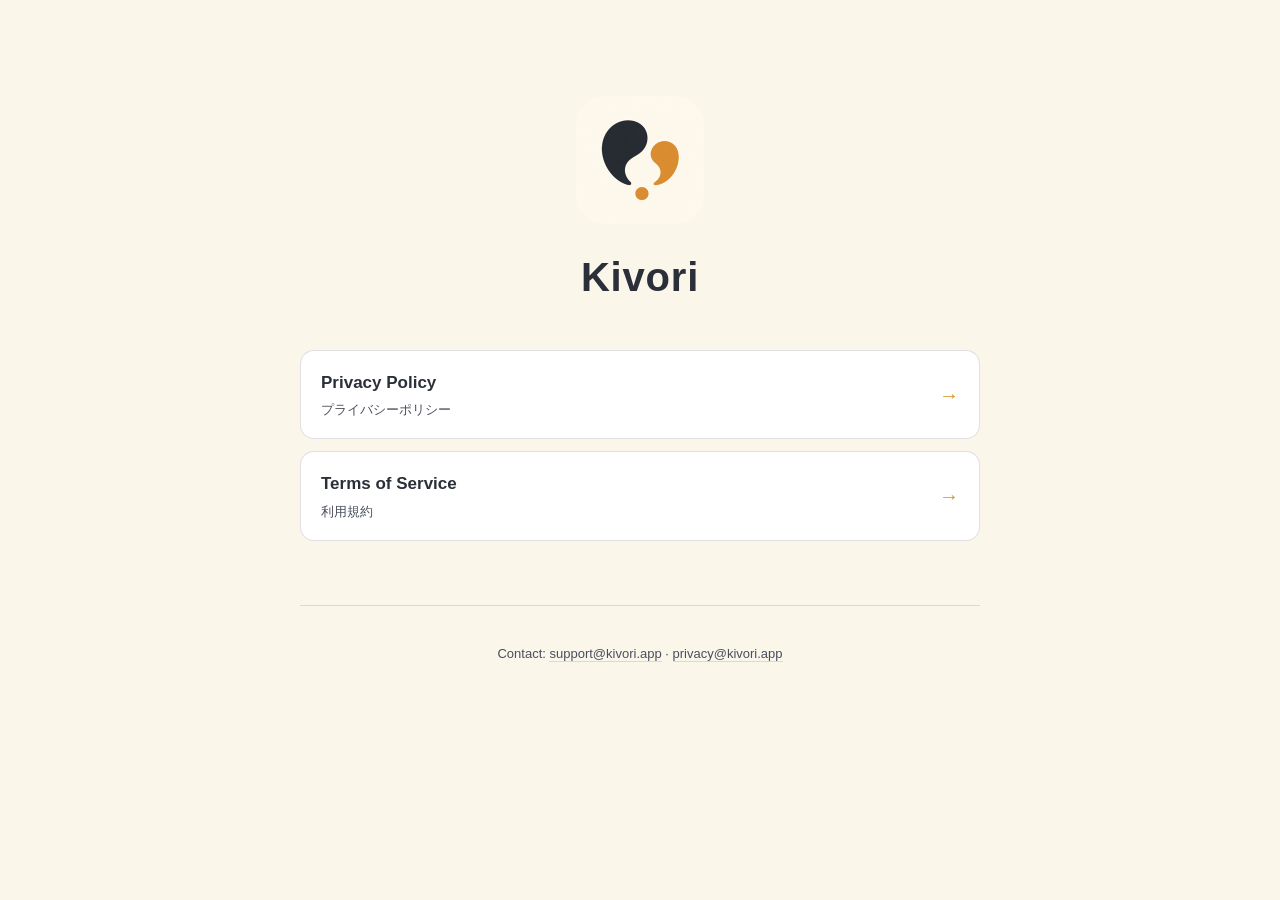
==== index.html @ bdca8884 "Kivori privacy policy and terms" ====
<!DOCTYPE html>
<html lang="ja">
<head>
<meta charset="utf-8" />
<meta name="viewport" content="width=device-width, initial-scale=1" />
<title>Kivori — Legal</title>
<meta name="description" content="Kivori privacy policy and terms of service." />
<link rel="icon" type="image/png" sizes="32x32" href="favicon-32.png" />
<link rel="icon" type="image/png" sizes="16x16" href="favicon-16.png" />
<link rel="apple-touch-icon" sizes="180x180" href="apple-touch-icon.png" />
<link rel="stylesheet" href="style.css" />
</head>
<body>
<div class="container">
  <div class="hero">
    <img src="kivori-logo-256.png" alt="Kivori logo" width="128" height="128" />
    <h1>Kivori</h1>
  </div>

  <nav class="card-list" aria-label="Legal documents">
    <a class="card" href="privacy.html">
      <span>
        <div class="card-title">Privacy Policy</div>
        <div class="card-desc">プライバシーポリシー</div>
      </span>
      <span class="card-arrow" aria-hidden="true">→</span>
    </a>
    <a class="card" href="terms.html">
      <span>
        <div class="card-title">Terms of Service</div>
        <div class="card-desc">利用規約</div>
      </span>
      <span class="card-arrow" aria-hidden="true">→</span>
    </a>
  </nav>

  <div class="footer">
    <p>
      Contact: <a href="mailto:support@kivori.app">support@kivori.app</a> ·
      <a href="mailto:privacy@kivori.app">privacy@kivori.app</a>
    </p>
  </div>
</div>
</body>
</html>
---- style.css ----
:root {
  --cream: #faf6ea;
  --cream-soft: #f2ecd8;
  --dark: #2b2f39;
  --dark-soft: #4a4f5c;
  --amber: #d99632;
  --amber-hover: #b97a1e;
  --border: rgba(43, 47, 57, 0.14);
  --radius: 14px;
  --max-width: 720px;
  --font-body: -apple-system, BlinkMacSystemFont, "Segoe UI", "Hiragino Sans",
    "Hiragino Kaku Gothic ProN", "Yu Gothic", "Noto Sans JP", Meiryo, sans-serif;
}

* { box-sizing: border-box; }

html { -webkit-text-size-adjust: 100%; }

body {
  margin: 0;
  background: var(--cream);
  color: var(--dark);
  font-family: var(--font-body);
  font-size: 16px;
  line-height: 1.65;
  -webkit-font-smoothing: antialiased;
}

a {
  color: var(--amber);
  text-decoration: none;
  border-bottom: 1px solid rgba(217, 150, 50, 0.35);
  transition: color 0.15s ease, border-color 0.15s ease;
}
a:hover { color: var(--amber-hover); border-bottom-color: var(--amber-hover); }
a:focus-visible {
  outline: 2px solid var(--amber);
  outline-offset: 2px;
  border-radius: 3px;
}

.container {
  max-width: var(--max-width);
  margin: 0 auto;
  padding: 32px 20px 80px;
}

/* Header / brand */
.brand {
  display: flex;
  align-items: center;
  gap: 14px;
  padding-top: 8px;
}
.brand a {
  display: flex;
  align-items: center;
  gap: 14px;
  color: var(--dark);
  border-bottom: none;
}
.brand a:hover { color: var(--dark); }
.brand img {
  width: 44px;
  height: 44px;
  border-radius: 10px;
  display: block;
}
.brand span {
  font-weight: 700;
  font-size: 20px;
  letter-spacing: 0.01em;
}

/* Landing hero */
.hero {
  text-align: center;
  margin: 64px 0 40px;
}
.hero img {
  width: 128px;
  height: 128px;
  border-radius: 28px;
  display: block;
  margin: 0 auto 20px;
}
.hero h1 {
  font-size: 40px;
  letter-spacing: 0.02em;
  margin: 0;
  font-weight: 700;
}

.card-list {
  display: grid;
  gap: 12px;
  margin: 40px auto 0;
}
.card {
  display: flex;
  align-items: center;
  justify-content: space-between;
  padding: 18px 20px;
  background: #fff;
  border: 1px solid var(--border);
  border-radius: var(--radius);
  color: var(--dark);
  border-bottom: 1px solid var(--border);
  transition: border-color 0.15s ease, transform 0.15s ease;
}
.card:hover {
  border-color: var(--amber);
  color: var(--dark);
  transform: translateY(-1px);
}
.card-title { font-weight: 600; font-size: 17px; }
.card-desc { font-size: 13px; color: var(--dark-soft); margin-top: 2px; }
.card-arrow { color: var(--amber); font-size: 20px; line-height: 1; }

.footer {
  margin-top: 64px;
  padding-top: 24px;
  border-top: 1px solid var(--border);
  font-size: 13px;
  color: var(--dark-soft);
  text-align: center;
}
.footer a { color: var(--dark-soft); border-bottom-color: var(--border); }
.footer a:hover { color: var(--amber); border-bottom-color: var(--amber); }

/* Legal doc pages */
.lang-toggle {
  display: inline-flex;
  gap: 0;
  background: var(--cream-soft);
  border-radius: 999px;
  padding: 3px;
  margin-left: auto;
}
.lang-toggle button {
  font-family: inherit;
  font-size: 13px;
  font-weight: 600;
  color: var(--dark-soft);
  background: transparent;
  border: none;
  padding: 6px 14px;
  border-radius: 999px;
  cursor: pointer;
  transition: background 0.15s ease, color 0.15s ease;
}
.lang-toggle button.active {
  background: #fff;
  color: var(--dark);
  box-shadow: 0 1px 2px rgba(0,0,0,0.06);
}

article { margin-top: 40px; }
article h1 {
  font-size: 32px;
  line-height: 1.25;
  margin: 0 0 16px;
  font-weight: 700;
}
article h2 {
  font-size: 20px;
  line-height: 1.35;
  margin: 40px 0 12px;
  font-weight: 700;
}
article p { margin: 12px 0; }
article ul { padding-left: 22px; margin: 12px 0; }
article li { margin: 6px 0; }
article strong { font-weight: 700; }
article code {
  font-family: ui-monospace, SFMono-Regular, Menlo, monospace;
  font-size: 0.92em;
  background: rgba(43, 47, 57, 0.06);
  padding: 1px 6px;
  border-radius: 4px;
}
article em {
  font-style: normal;
  color: var(--dark-soft);
  font-size: 14px;
}

.doc-back {
  display: inline-block;
  margin-top: 48px;
  font-size: 14px;
  color: var(--dark-soft);
  border-bottom: 1px solid var(--border);
}
.doc-back:hover { color: var(--amber); border-bottom-color: var(--amber); }

/* Hide inactive language section */
[data-lang]:not(.active) { display: none; }

@media (max-width: 480px) {
  .container { padding: 24px 16px 64px; }
  .hero { margin: 40px 0 32px; }
  .hero h1 { font-size: 32px; }
  .hero img { width: 108px; height: 108px; border-radius: 24px; }
  article h1 { font-size: 26px; }
  article h2 { font-size: 18px; margin-top: 32px; }
}
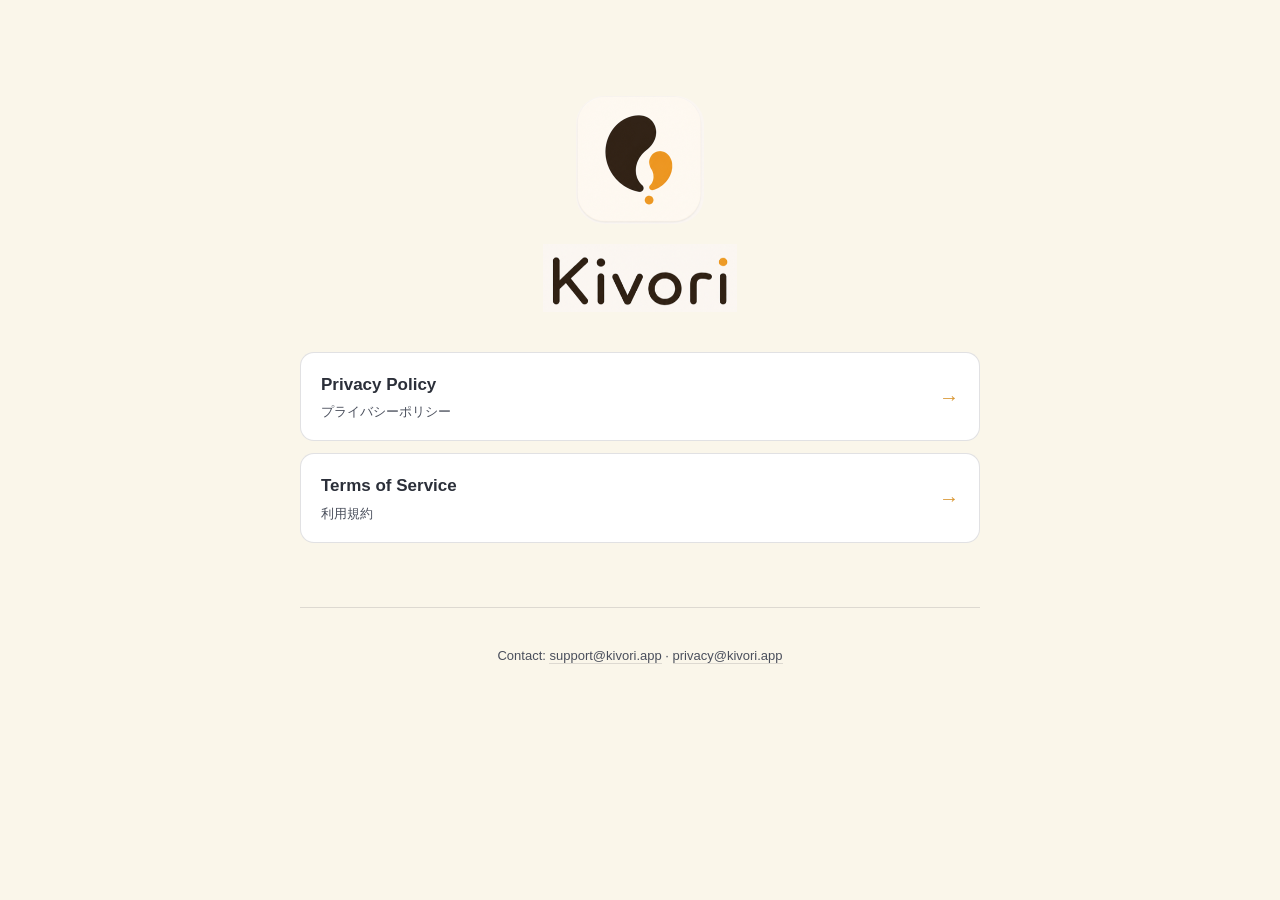
==== commit fc953086: "Use cropped Kivori wordmark image instead of system-font text" ====
--- a/index.html
+++ b/index.html
@@ -13,8 +13,9 @@
 <body>
 <div class="container">
   <div class="hero">
-    <img src="kivori-logo-256.png" alt="Kivori logo" width="128" height="128" />
-    <h1>Kivori</h1>
+    <img class="hero-icon" src="kivori-logo-256.png" alt="Kivori icon" width="128" height="128" />
+    <h1 class="visually-hidden">Kivori</h1>
+    <img class="hero-wordmark" src="kivori-wordmark-720.png" srcset="kivori-wordmark-360.png 1x, kivori-wordmark-720.png 2x" alt="Kivori" width="360" height="127" />
   </div>
 
   <nav class="card-list" aria-label="Legal documents">
--- a/style.css
+++ b/style.css
@@ -60,16 +60,16 @@
   border-bottom: none;
 }
 .brand a:hover { color: var(--dark); }
-.brand img {
+.brand img:not(.brand-wordmark) {
   width: 44px;
   height: 44px;
   border-radius: 10px;
   display: block;
 }
-.brand span {
-  font-weight: 700;
-  font-size: 20px;
-  letter-spacing: 0.01em;
+.brand-wordmark {
+  height: 28px;
+  width: auto;
+  display: block;
 }
 
 /* Landing hero */
@@ -77,18 +77,26 @@
   text-align: center;
   margin: 64px 0 40px;
 }
-.hero img {
+.hero-icon {
   width: 128px;
   height: 128px;
   border-radius: 28px;
   display: block;
   margin: 0 auto 20px;
 }
-.hero h1 {
-  font-size: 40px;
-  letter-spacing: 0.02em;
-  margin: 0;
-  font-weight: 700;
+.hero-wordmark {
+  display: block;
+  margin: 0 auto;
+  width: auto;
+  height: 68px;
+  max-width: 80%;
+}
+.visually-hidden {
+  position: absolute !important;
+  width: 1px; height: 1px;
+  padding: 0; margin: -1px;
+  overflow: hidden; clip: rect(0,0,0,0);
+  white-space: nowrap; border: 0;
 }
 
 .card-list {
@@ -200,8 +208,9 @@
 @media (max-width: 480px) {
   .container { padding: 24px 16px 64px; }
   .hero { margin: 40px 0 32px; }
-  .hero h1 { font-size: 32px; }
-  .hero img { width: 108px; height: 108px; border-radius: 24px; }
+  .hero-icon { width: 108px; height: 108px; border-radius: 24px; }
+  .hero-wordmark { height: 56px; }
+  .brand-wordmark { height: 24px; }
   article h1 { font-size: 26px; }
   article h2 { font-size: 18px; margin-top: 32px; }
 }
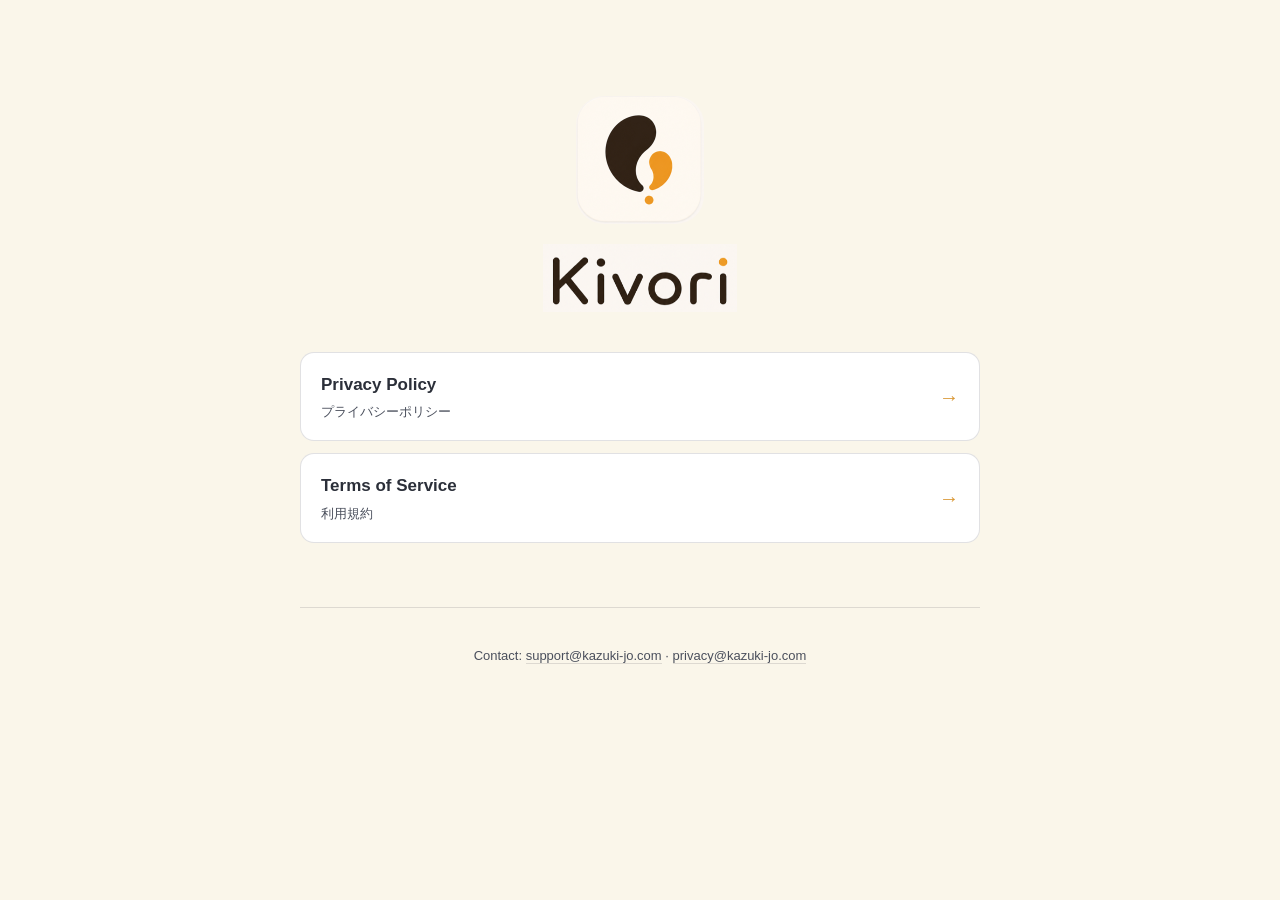
==== commit 9065c7b2: "Switch contact addresses from @kivori.app to @kazuki-jo.com" ====
--- a/index.html
+++ b/index.html
@@ -37,8 +37,8 @@
 
   <div class="footer">
     <p>
-      Contact: <a href="mailto:support@kivori.app">support@kivori.app</a> ·
-      <a href="mailto:privacy@kivori.app">privacy@kivori.app</a>
+      Contact: <a href="mailto:support@kazuki-jo.com">support@kazuki-jo.com</a> ·
+      <a href="mailto:privacy@kazuki-jo.com">privacy@kazuki-jo.com</a>
     </p>
   </div>
 </div>
